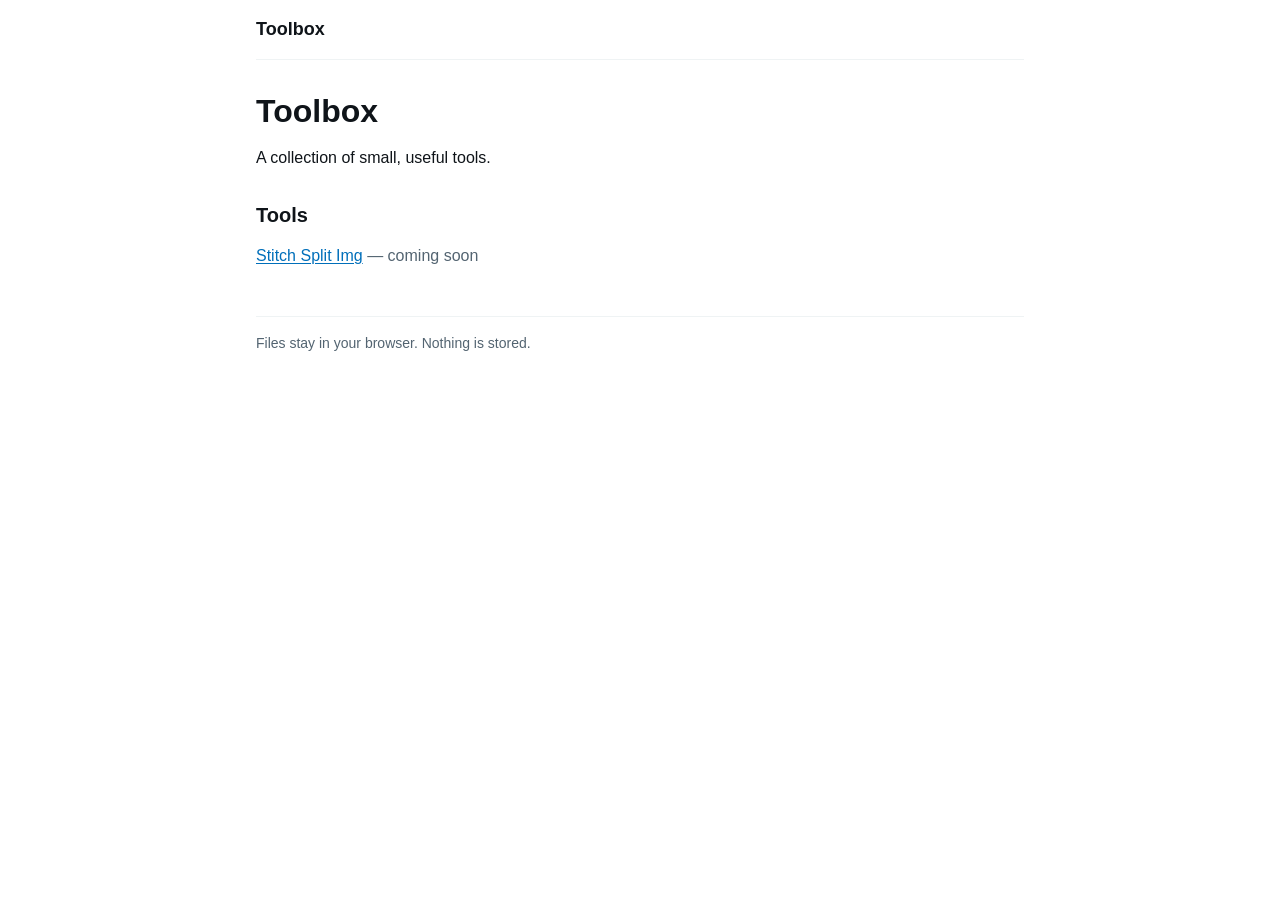
==== index.html @ e1c0bf1b "feat: add static scaffold with tokens and tool registry stub Phase 0: servable static skeleton, shar" ====
<!doctype html>
<html lang="en">
  <head>
    <meta charset="utf-8">
    <meta name="viewport" content="width=device-width, initial-scale=1">
    <meta name="theme-color" content="#FFFFFF">
    <title>Toolbox</title>
    <link rel="stylesheet" href="assets/css/tokens.css">
    <link rel="stylesheet" href="assets/css/base.css">
  </head>
  <body>
    <header class="site-header">
      <a class="site-name" href="./">Toolbox</a>
    </header>

    <main class="page-content">
      <h1>Toolbox</h1>
      <p>A collection of small, useful tools.</p>

      <section aria-labelledby="tools-heading">
        <h2 id="tools-heading">Tools</h2>
        <p>
          <a href="tools/stitch-split-img/">Stitch Split Img</a>
          <span class="status-note"> — coming soon</span>
        </p>
      </section>
    </main>

    <footer class="site-footer">
      <p>Files stay in your browser. Nothing is stored.</p>
    </footer>
  </body>
</html>
---- assets/css/tokens.css ----
:root {
  color-scheme: light;

  --canvas: #FFFFFF;
  --surface: #F7F9F9;
  --text: #0F1419;
  --text-secondary: #536471;
  --divider: #EFF3F4;
  --border: #CFD9DE;
  --accent: #1D9BF0;
  --accent-contrast: #006FBA;
  --success: #067647;
  --danger: #B42318;
  --warning: #B54708;
}
---- assets/css/base.css ----
*,
*::before,
*::after {
  box-sizing: border-box;
}

:root {
  --space-1: 0.25rem;
  --space-2: 0.5rem;
  --space-3: 0.75rem;
  --space-4: 1rem;
  --space-6: 1.5rem;
  --space-8: 2rem;
}

html {
  background: var(--canvas);
  color: var(--text);
  font-family: -apple-system, BlinkMacSystemFont, "Segoe UI", sans-serif;
  font-size: 16px;
  line-height: 1.5;
  text-size-adjust: 100%;
  -webkit-text-size-adjust: 100%;
}

body {
  min-width: 0;
  min-height: 100vh;
  margin: 0;
}

a {
  color: var(--accent-contrast);
  text-underline-offset: 0.15em;
}

a:hover {
  text-decoration-thickness: 2px;
}

a:focus-visible {
  outline: 3px solid var(--accent);
  outline-offset: 3px;
}

.site-header,
.page-content,
.site-footer {
  width: min(100% - 2rem, 48rem);
  margin-inline: auto;
}

.site-header {
  padding-block: var(--space-4);
  border-bottom: 1px solid var(--divider);
}

.site-name {
  color: var(--text);
  font-size: 1.125rem;
  font-weight: 700;
  text-decoration: none;
}

.page-content {
  padding-block: var(--space-8);
}

h1,
h2,
p {
  margin-block: 0 var(--space-4);
}

h1 {
  font-size: 2rem;
  line-height: 1.2;
}

h2 {
  margin-top: var(--space-8);
  font-size: 1.25rem;
  line-height: 1.3;
}

.status-note {
  color: var(--text-secondary);
}

.site-footer {
  padding-block: var(--space-4);
  border-top: 1px solid var(--divider);
  color: var(--text-secondary);
  font-size: 0.875rem;
}

.site-footer p {
  margin: 0;
}

@media (prefers-reduced-motion: reduce) {
  *,
  *::before,
  *::after {
    scroll-behavior: auto !important;
    animation-duration: 0.01ms !important;
    animation-iteration-count: 1 !important;
    transition-duration: 0.01ms !important;
  }
}
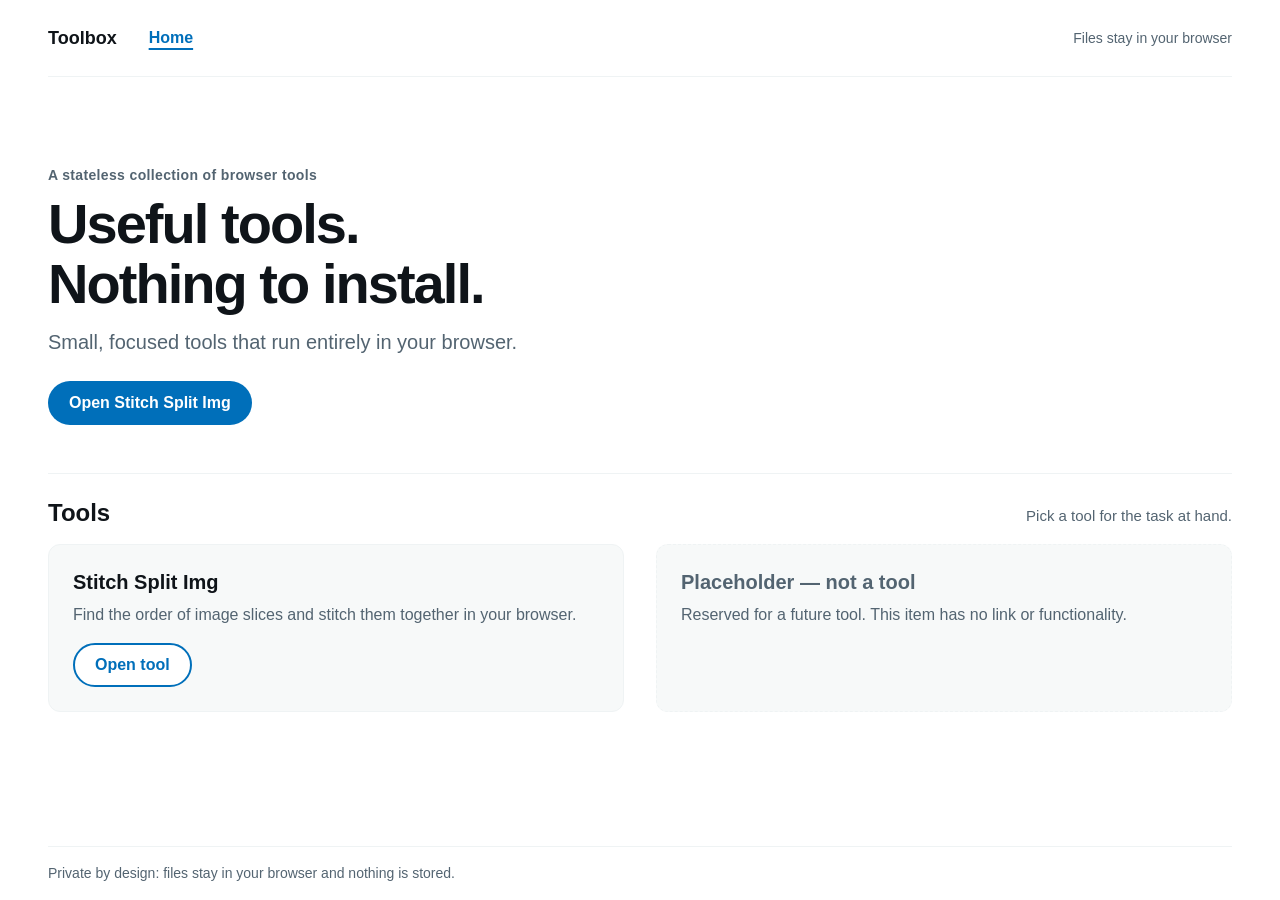
==== commit 995e19d2: "feat: build home registry shell with X-inspired components Phase 1: header/hero/registry grid/footer" ====
--- a/index.html
+++ b/index.html
@@ -7,27 +7,40 @@
     <title>Toolbox</title>
     <link rel="stylesheet" href="assets/css/tokens.css">
     <link rel="stylesheet" href="assets/css/base.css">
+    <link rel="stylesheet" href="assets/css/components.css">
   </head>
   <body>
     <header class="site-header">
-      <a class="site-name" href="./">Toolbox</a>
+      <span class="site-name">Toolbox</span>
+      <nav class="site-nav" aria-label="Main navigation">
+        <a class="home-link" href="./" aria-current="page">Home</a>
+      </nav>
+      <p class="header-note">Files stay in your browser</p>
     </header>
 
     <main class="page-content">
-      <h1>Toolbox</h1>
-      <p>A collection of small, useful tools.</p>
+      <section class="hero" aria-labelledby="page-title">
+        <p class="eyebrow">A stateless collection of browser tools</p>
+        <h1 id="page-title">Useful tools. Nothing to install.</h1>
+        <p class="hero-purpose">Small, focused tools that run entirely in your browser.</p>
+        <a class="pill-link pill-link--primary" href="tools/stitch-split-img/">Open Stitch Split Img</a>
+      </section>
 
-      <section aria-labelledby="tools-heading">
-        <h2 id="tools-heading">Tools</h2>
-        <p>
-          <a href="tools/stitch-split-img/">Stitch Split Img</a>
-          <span class="status-note"> — coming soon</span>
-        </p>
+      <section class="registry-section" aria-labelledby="tools-heading">
+        <div class="section-heading">
+          <h2 id="tools-heading">Tools</h2>
+          <p>Pick a tool for the task at hand.</p>
+        </div>
+        <ul class="tool-grid" id="tool-list" aria-labelledby="tools-heading"></ul>
+        <noscript>
+          <p class="script-note">Turn on JavaScript to view the tool directory.</p>
+        </noscript>
       </section>
     </main>
 
     <footer class="site-footer">
-      <p>Files stay in your browser. Nothing is stored.</p>
+      <p>Private by design: files stay in your browser and nothing is stored.</p>
     </footer>
+    <script type="module" src="assets/js/tool-registry.js"></script>
   </body>
 </html>
--- a/assets/css/base.css
+++ b/assets/css/base.css
@@ -24,6 +24,8 @@
 }
 
 body {
+  display: flex;
+  flex-direction: column;
   min-width: 0;
   min-height: 100vh;
   margin: 0;
@@ -38,15 +40,19 @@
   text-decoration-thickness: 2px;
 }
 
-a:focus-visible {
-  outline: 3px solid var(--accent);
+a:focus-visible,
+button:focus-visible,
+input:focus-visible,
+select:focus-visible,
+textarea:focus-visible {
+  outline: 3px solid var(--accent-contrast);
   outline-offset: 3px;
 }
 
 .site-header,
 .page-content,
 .site-footer {
-  width: min(100% - 2rem, 48rem);
+  width: min(100% - 2rem, 74rem);
   margin-inline: auto;
 }
 
@@ -56,6 +62,9 @@
 }
 
 .site-name {
+  display: inline-flex;
+  min-height: 44px;
+  align-items: center;
   color: var(--text);
   font-size: 1.125rem;
   font-weight: 700;
@@ -63,7 +72,8 @@
 }
 
 .page-content {
-  padding-block: var(--space-8);
+  flex: 1;
+  padding-block: clamp(2rem, 6vw, 4rem);
 }
 
 h1,
@@ -78,13 +88,8 @@
 }
 
 h2 {
-  margin-top: var(--space-8);
   font-size: 1.25rem;
   line-height: 1.3;
-}
-
-.status-note {
-  color: var(--text-secondary);
 }
 
 .site-footer {
--- a/assets/css/components.css
+++ b/assets/css/components.css
@@ -0,0 +1,225 @@
+.site-header {
+  display: flex;
+  flex-wrap: wrap;
+  align-items: center;
+  gap: var(--space-2) var(--space-6);
+}
+
+.site-nav {
+  display: flex;
+  align-items: center;
+}
+
+.home-link {
+  display: inline-flex;
+  min-height: 44px;
+  align-items: center;
+  padding-inline: var(--space-2);
+  font-weight: 600;
+}
+
+.home-link[aria-current="page"] {
+  text-decoration-thickness: 2px;
+  text-underline-offset: 0.3em;
+}
+
+.header-note {
+  margin: 0 0 0 auto;
+  color: var(--text-secondary);
+  font-size: 0.875rem;
+}
+
+.hero {
+  max-width: 54rem;
+  padding-block: clamp(0.5rem, 2vw, 1.5rem) clamp(2rem, 5vw, 3rem);
+}
+
+.eyebrow {
+  margin-bottom: var(--space-2);
+  color: var(--text-secondary);
+  font-size: 0.875rem;
+  font-weight: 600;
+  letter-spacing: 0.025em;
+}
+
+.hero h1 {
+  max-width: 16ch;
+  margin-bottom: var(--space-3);
+  font-size: clamp(2.125rem, 5vw, 3.5rem);
+  letter-spacing: -0.035em;
+  line-height: 1.08;
+  overflow-wrap: anywhere;
+}
+
+.hero-purpose {
+  max-width: 42rem;
+  margin-bottom: var(--space-6);
+  color: var(--text-secondary);
+  font-size: clamp(1.0625rem, 2vw, 1.25rem);
+}
+
+.pill-link {
+  display: inline-flex;
+  min-height: 44px;
+  max-width: 100%;
+  align-items: center;
+  justify-content: center;
+  padding: 0.625rem 1.25rem;
+  border: 1px solid transparent;
+  border-radius: 999px;
+  font-weight: 700;
+  line-height: 1.25;
+  overflow-wrap: anywhere;
+  text-align: center;
+  text-decoration: none;
+  transition: background-color 150ms ease, color 150ms ease;
+}
+
+.pill-link--primary {
+  background: var(--accent-contrast);
+  color: #FFFFFF;
+}
+
+.pill-link--primary:hover {
+  background: #005A99;
+  color: #FFFFFF;
+  text-decoration: none;
+}
+
+.pill-link--secondary {
+  border-color: var(--accent-contrast);
+  border-width: 2px;
+  background: var(--canvas);
+  color: var(--accent-contrast);
+}
+
+.pill-link--secondary:hover {
+  background: var(--surface);
+  text-decoration: none;
+}
+
+.registry-section {
+  border-top: 1px solid var(--divider);
+  padding-top: var(--space-6);
+}
+
+.section-heading {
+  display: flex;
+  flex-wrap: wrap;
+  align-items: baseline;
+  justify-content: space-between;
+  gap: var(--space-2) var(--space-4);
+  margin-bottom: var(--space-4);
+}
+
+.section-heading h2 {
+  margin: 0;
+  font-size: 1.5rem;
+  line-height: 1.25;
+}
+
+.section-heading p {
+  margin: 0;
+  color: var(--text-secondary);
+  font-size: 0.9375rem;
+}
+
+.tool-grid {
+  display: grid;
+  grid-template-columns: minmax(0, 1fr);
+  gap: var(--space-4);
+  margin: 0;
+  padding: 0;
+  list-style: none;
+}
+
+.tool-grid > li {
+  min-width: 0;
+}
+
+.tool-card {
+  display: flex;
+  min-width: 0;
+  min-height: 100%;
+  flex-direction: column;
+  align-items: flex-start;
+  padding: clamp(1rem, 2.5vw, 1.5rem);
+  border: 1px solid var(--divider);
+  border-radius: 0.75rem;
+  background: var(--surface);
+}
+
+.tool-card h3 {
+  margin: 0 0 var(--space-2);
+  font-size: 1.25rem;
+  line-height: 1.3;
+  overflow-wrap: anywhere;
+}
+
+.tool-card p {
+  margin: 0 0 var(--space-4);
+  color: var(--text-secondary);
+  overflow-wrap: anywhere;
+}
+
+.tool-card .pill-link {
+  margin-top: auto;
+}
+
+.tool-card--placeholder {
+  border-style: dashed;
+  color: var(--text-secondary);
+}
+
+.tool-card--placeholder h3 {
+  color: var(--text-secondary);
+}
+
+.tool-card--placeholder p {
+  margin-bottom: 0;
+}
+
+.script-note {
+  margin-top: var(--space-4);
+  color: var(--text-secondary);
+}
+
+.stub-state {
+  max-width: 48rem;
+  padding-block: var(--space-4);
+  border-top: 1px solid var(--divider);
+}
+
+.stub-state h2 {
+  margin: 0 0 var(--space-2);
+}
+
+.stub-state p {
+  margin: 0;
+  color: var(--text-secondary);
+}
+
+@media (min-width: 43.75rem) {
+  .tool-grid {
+    grid-template-columns: repeat(2, minmax(0, 1fr));
+    gap: var(--space-6);
+  }
+}
+
+@media (min-width: 68.75rem) {
+  .site-header,
+  .page-content,
+  .site-footer {
+    width: min(100% - 3rem, 74rem);
+  }
+
+  .tool-grid {
+    gap: var(--space-8);
+  }
+}
+
+@media (prefers-reduced-motion: reduce) {
+  .pill-link {
+    transition: none;
+  }
+}
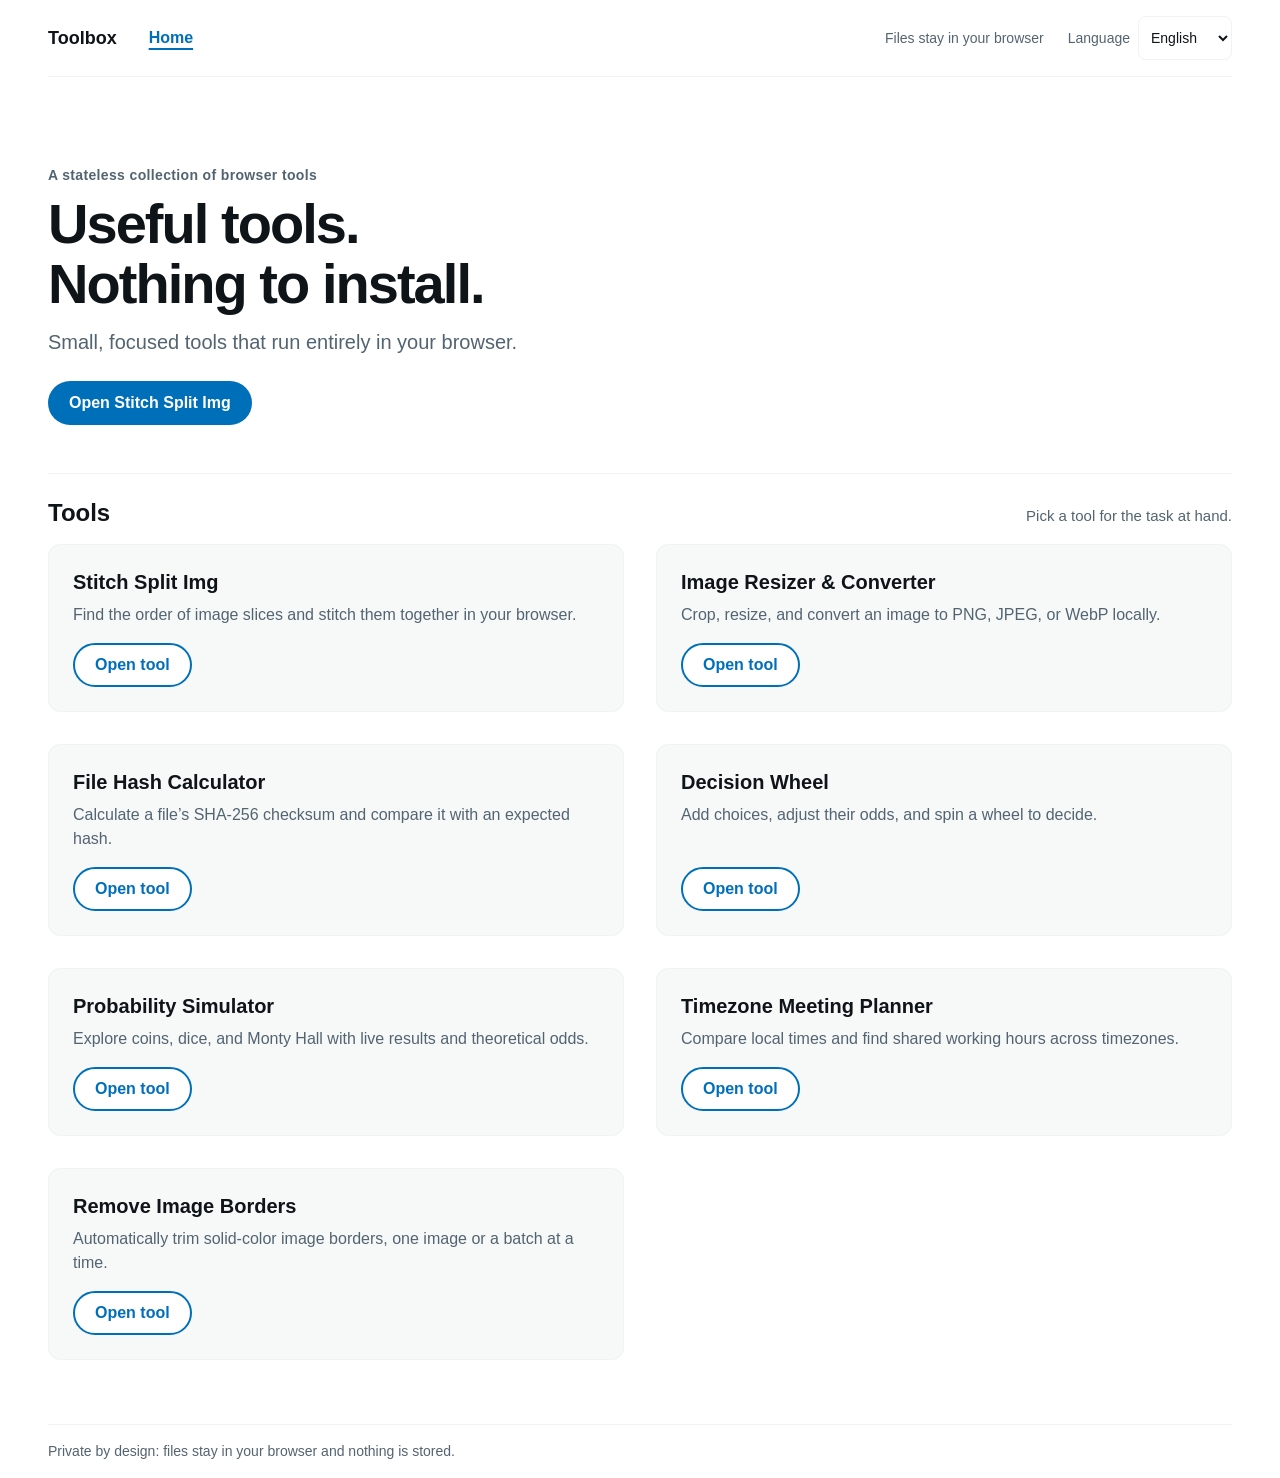
==== commit f4f5dfb0: "Add internationalization for six languages" ====
--- a/index.html
+++ b/index.html
@@ -8,38 +8,39 @@
     <link rel="stylesheet" href="assets/css/tokens.css">
     <link rel="stylesheet" href="assets/css/base.css">
     <link rel="stylesheet" href="assets/css/components.css">
+    <script type="module" src="assets/js/i18n.js"></script>
   </head>
   <body>
     <header class="site-header">
       <span class="site-name">Toolbox</span>
-      <nav class="site-nav" aria-label="Main navigation">
-        <a class="home-link" href="./" aria-current="page">Home</a>
+      <nav class="site-nav" aria-label="Main navigation" data-i18n-aria-label="Main navigation">
+        <a class="home-link" href="./" aria-current="page" data-i18n="Home">Home</a>
       </nav>
-      <p class="header-note">Files stay in your browser</p>
+      <p class="header-note" data-i18n="Files stay in your browser">Files stay in your browser</p>
     </header>
 
     <main class="page-content">
       <section class="hero" aria-labelledby="page-title">
-        <p class="eyebrow">A stateless collection of browser tools</p>
-        <h1 id="page-title">Useful tools. Nothing to install.</h1>
-        <p class="hero-purpose">Small, focused tools that run entirely in your browser.</p>
-        <a class="pill-link pill-link--primary" href="tools/stitch-split-img/">Open Stitch Split Img</a>
+        <p class="eyebrow" data-i18n="A stateless collection of browser tools">A stateless collection of browser tools</p>
+        <h1 id="page-title" data-i18n="Useful tools. Nothing to install.">Useful tools. Nothing to install.</h1>
+        <p class="hero-purpose" data-i18n="Small, focused tools that run entirely in your browser.">Small, focused tools that run entirely in your browser.</p>
+        <a class="pill-link pill-link--primary" href="tools/stitch-split-img/" data-i18n="Open Stitch Split Img">Open Stitch Split Img</a>
       </section>
 
       <section class="registry-section" aria-labelledby="tools-heading">
         <div class="section-heading">
-          <h2 id="tools-heading">Tools</h2>
-          <p>Pick a tool for the task at hand.</p>
+          <h2 id="tools-heading" data-i18n="Tools">Tools</h2>
+          <p data-i18n="Pick a tool for the task at hand.">Pick a tool for the task at hand.</p>
         </div>
         <ul class="tool-grid" id="tool-list" aria-labelledby="tools-heading"></ul>
         <noscript>
-          <p class="script-note">Turn on JavaScript to view the tool directory.</p>
+          <p class="script-note" data-i18n="Turn on JavaScript to view the tool directory.">Turn on JavaScript to view the tool directory.</p>
         </noscript>
       </section>
     </main>
 
     <footer class="site-footer">
-      <p>Private by design: files stay in your browser and nothing is stored.</p>
+      <p data-i18n="Private by design: files stay in your browser and nothing is stored.">Private by design: files stay in your browser and nothing is stored.</p>
     </footer>
     <script type="module" src="assets/js/tool-registry.js"></script>
   </body>
--- a/assets/css/tokens.css
+++ b/assets/css/tokens.css
@@ -6,7 +6,7 @@
   --text: #0F1419;
   --text-secondary: #536471;
   --divider: #EFF3F4;
-  --border: #CFD9DE;
+  --border: #7A8A93;
   --accent: #1D9BF0;
   --accent-contrast: #006FBA;
   --success: #067647;
--- a/assets/css/base.css
+++ b/assets/css/base.css
@@ -71,6 +71,26 @@
   text-decoration: none;
 }
 
+.language-control {
+  display: flex;
+  align-items: center;
+  gap: var(--space-2);
+  min-width: 0;
+  color: var(--text-secondary);
+  font-size: 0.875rem;
+}
+
+.language-control select {
+  min-height: 44px;
+  max-width: 100%;
+  padding: 0.5rem;
+  border: 1px solid var(--divider);
+  border-radius: 0.5rem;
+  background: var(--canvas);
+  color: var(--text);
+  font: inherit;
+}
+
 .page-content {
   flex: 1;
   padding-block: clamp(2rem, 6vw, 4rem);
--- a/assets/css/components.css
+++ b/assets/css/components.css
@@ -199,10 +199,854 @@
   color: var(--text-secondary);
 }
 
+/* Tool pages */
+.tool-page [hidden] {
+  display: none !important;
+}
+
+.tool-page {
+  width: min(100% - 2rem, 74rem);
+  padding-block: clamp(1.5rem, 4vw, 3rem);
+}
+
+.tool-toolbar {
+  display: flex;
+  flex-wrap: wrap;
+  align-items: flex-end;
+  justify-content: space-between;
+  gap: var(--space-4);
+  margin-bottom: var(--space-4);
+}
+
+.tool-heading {
+  min-width: 0;
+}
+
+.tool-heading h1 {
+  margin: 0 0 var(--space-1);
+  font-size: clamp(1.75rem, 4vw, 2.25rem);
+  letter-spacing: -0.025em;
+  overflow-wrap: anywhere;
+}
+
+.tool-heading p {
+  margin: 0;
+  color: var(--text-secondary);
+}
+
+.back-link {
+  display: inline-flex;
+  min-height: 44px;
+  align-items: center;
+  margin-bottom: var(--space-2);
+  font-weight: 600;
+}
+
+.stitch-button,
+.download-actions .pill-link {
+  min-height: 44px;
+  border: 1px solid transparent;
+  cursor: pointer;
+  font: inherit;
+  font-weight: 700;
+}
+
+.run-action {
+  display: grid;
+  justify-items: end;
+  gap: var(--space-1);
+}
+
+.run-explanation {
+  max-width: 34ch;
+  margin: 0;
+  color: var(--text-secondary);
+  font-size: 0.8125rem;
+  text-align: right;
+  overflow-wrap: anywhere;
+}
+
+.run-explanation--error {
+  color: #912018;
+}
+
+.stitch-button:disabled,
+.download-actions .pill-link:disabled,
+.remove-file:disabled {
+  cursor: not-allowed;
+  opacity: 0.55;
+}
+
+.tool-status,
+.tool-error,
+.tool-warning {
+  margin-block: var(--space-3);
+  padding: 0.75rem 1rem;
+  border-radius: 0.625rem;
+  overflow-wrap: anywhere;
+  white-space: pre-line;
+}
+
+.tool-status:empty {
+  display: none;
+}
+
+.tool-status:not(:empty) {
+  border: 1px solid var(--border);
+  background: var(--surface);
+}
+
+.tool-status[data-state="loading"] {
+  border-color: var(--accent-contrast);
+  background: #EAF5FC;
+  color: #004E83;
+}
+
+.tool-status[data-state="success"] {
+  border-color: var(--success);
+  background: #ECFDF3;
+  color: #05603A;
+}
+
+.tool-status[data-state="warning"] {
+  border-color: var(--warning);
+  background: #FFFAEB;
+  color: #7A2E0E;
+}
+
+.tool-status[data-state="error"] {
+  border-color: var(--danger);
+  background: #FEF3F2;
+  color: #912018;
+}
+
+.tool-error {
+  border: 1px solid #D92D20;
+  background: #FEF3F2;
+  color: #912018;
+}
+
+.tool-warning,
+.report-warning {
+  border: 1px solid #F2CC8F;
+  background: #FFFAEB;
+  color: #7A2E0E;
+}
+
+.tool-section {
+  min-width: 0;
+  padding-block: var(--space-6);
+  border-top: 1px solid var(--divider);
+}
+
+.tool-section .section-heading {
+  align-items: baseline;
+  margin-bottom: var(--space-4);
+}
+
+.tool-section .section-heading h2 {
+  margin: 0;
+}
+
+.tool-section .section-heading p {
+  color: var(--text-secondary);
+}
+
+.dropzone {
+  position: relative;
+  display: flex;
+  min-height: 9rem;
+  flex-direction: column;
+  align-items: center;
+  justify-content: center;
+  gap: var(--space-2);
+  padding: var(--space-6);
+  border: 2px dashed var(--border);
+  border-radius: 0.75rem;
+  background: var(--surface);
+  cursor: pointer;
+  text-align: center;
+}
+
+.dropzone:focus-within,
+.dropzone--active {
+  border-color: var(--accent-contrast);
+  outline: 3px solid var(--accent-contrast);
+  outline-offset: 3px;
+}
+
+.dropzone-title {
+  font-size: 1.125rem;
+  font-weight: 700;
+}
+
+.dropzone-detail {
+  max-width: 58ch;
+  color: var(--text-secondary);
+  overflow-wrap: anywhere;
+}
+
+.visually-hidden {
+  position: absolute;
+  width: 1px;
+  height: 1px;
+  padding: 0;
+  margin: -1px;
+  overflow: hidden;
+  clip: rect(0, 0, 0, 0);
+  white-space: nowrap;
+  border: 0;
+}
+
+.field-hint,
+.exif-note {
+  display: block;
+  margin: var(--space-2) 0 0;
+  color: var(--text-secondary);
+  font-size: 0.875rem;
+  overflow-wrap: anywhere;
+}
+
+.file-list-heading {
+  display: flex;
+  flex-wrap: wrap;
+  align-items: baseline;
+  justify-content: space-between;
+  gap: var(--space-2) var(--space-4);
+  margin-top: var(--space-6);
+}
+
+.file-list-heading h3,
+.file-list-heading p {
+  margin: 0;
+}
+
+.file-list-heading h3,
+.report-grid h3 {
+  font-size: 1rem;
+}
+
+.file-list-heading p {
+  color: var(--text-secondary);
+  font-size: 0.875rem;
+}
+
+.file-list {
+  margin: 0;
+  padding: 0;
+  border-top: 1px solid var(--divider);
+  list-style: none;
+}
+
+.file-row {
+  display: flex;
+  min-width: 0;
+  align-items: center;
+  justify-content: space-between;
+  gap: var(--space-3);
+  padding-block: var(--space-3);
+  border-bottom: 1px solid var(--divider);
+}
+
+.file-row-info {
+  display: grid;
+  min-width: 0;
+  gap: var(--space-1);
+}
+
+.file-name,
+.file-details {
+  overflow-wrap: anywhere;
+  word-break: break-word;
+}
+
+.file-details {
+  color: var(--text-secondary);
+  font-size: 0.875rem;
+}
+
+.file-row--error .file-details {
+  color: #912018;
+}
+
+.remove-file {
+  flex: 0 0 auto;
+  min-width: 5rem;
+  min-height: 44px;
+  padding: 0.5rem 0.75rem;
+  border: 1px solid var(--border);
+  border-radius: 999px;
+  background: var(--canvas);
+  color: var(--text);
+  cursor: pointer;
+  font: inherit;
+  font-size: 0.875rem;
+  font-weight: 600;
+}
+
+.remove-file:hover:not(:disabled) {
+  background: var(--surface);
+}
+
+.file-list-empty {
+  padding-block: var(--space-4);
+  color: var(--text-secondary);
+}
+
+.options-grid {
+  display: grid;
+  min-width: 0;
+  grid-template-columns: minmax(0, 1fr);
+  gap: var(--space-4);
+}
+
+.axis-control {
+  min-width: 0;
+  margin: 0;
+  padding: 0;
+  border: 0;
+}
+
+.axis-control legend,
+.field-control > label {
+  margin-bottom: var(--space-2);
+  font-weight: 700;
+}
+
+.segmented-control {
+  display: flex;
+  flex-wrap: wrap;
+  gap: var(--space-2);
+}
+
+.segmented-control label {
+  display: inline-flex;
+  min-height: 44px;
+  align-items: center;
+  gap: var(--space-2);
+  padding: 0.5rem 0.875rem;
+  border: 1px solid var(--border);
+  border-radius: 999px;
+  cursor: pointer;
+  font-weight: 600;
+}
+
+.segmented-control label:has(input:checked) {
+  border-color: var(--accent-contrast);
+  background: #EAF5FC;
+  color: #004E83;
+}
+
+.segmented-control input,
+.checkbox-control input {
+  width: 1rem;
+  height: 1rem;
+  margin: 0;
+  accent-color: var(--accent-contrast);
+}
+
+.field-control {
+  display: flex;
+  min-width: 0;
+  flex-direction: column;
+  align-items: flex-start;
+}
+
+.field-control input[type="number"] {
+  width: min(100%, 9rem);
+  min-height: 44px;
+  padding: 0.5rem 0.75rem;
+  border: 1px solid var(--border);
+  border-radius: 0.625rem;
+  background: var(--canvas);
+  color: var(--text);
+  font: inherit;
+}
+
+.field-control input[aria-invalid="true"] {
+  border-color: #B42318;
+}
+
+.field-error {
+  margin-top: var(--space-1);
+  color: #912018;
+  font-size: 0.875rem;
+}
+
+.checkbox-controls {
+  display: grid;
+  gap: var(--space-1);
+  align-content: start;
+}
+
+.checkbox-control {
+  display: flex;
+  min-height: 44px;
+  align-items: center;
+  gap: var(--space-2);
+  cursor: pointer;
+}
+
+.exif-note {
+  margin: 0 0 var(--space-6);
+}
+
+.report-grid {
+  display: grid;
+  min-width: 0;
+  grid-template-columns: minmax(0, 1fr);
+  gap: var(--space-6);
+}
+
+.report-grid > * {
+  min-width: 0;
+}
+
+.ordered-files,
+.seam-costs {
+  padding-left: 1.5rem;
+  overflow-wrap: anywhere;
+}
+
+.ordered-files li,
+.seam-costs li {
+  padding-block: var(--space-1);
+}
+
+.cost-summary {
+  display: grid;
+  grid-template-columns: minmax(10rem, auto) minmax(0, 1fr);
+  gap: var(--space-2) var(--space-4);
+  margin-block: var(--space-4);
+  overflow-wrap: anywhere;
+}
+
+.cost-summary dt {
+  color: var(--text-secondary);
+}
+
+.cost-summary dd {
+  margin: 0;
+  font-variant-numeric: tabular-nums;
+  font-weight: 600;
+  overflow-wrap: anywhere;
+}
+
+.report-notes p {
+  margin-block: 0 var(--space-2);
+  padding: 0.625rem 0.75rem;
+  border-radius: 0.5rem;
+  overflow-wrap: anywhere;
+}
+
+.matrix-scroll {
+  max-width: 100%;
+  max-height: 26rem;
+  overflow: auto;
+  border: 1px solid var(--border);
+  border-radius: 0.625rem;
+  background: var(--canvas);
+}
+
+.matrix-scroll:focus-visible {
+  outline: 3px solid var(--accent-contrast);
+  outline-offset: 3px;
+}
+
+.cost-matrix {
+  width: max-content;
+  min-width: 100%;
+  border-collapse: separate;
+  border-spacing: 0;
+  font-size: 0.8125rem;
+  font-variant-numeric: tabular-nums;
+}
+
+.cost-matrix caption {
+  padding: var(--space-3);
+  color: var(--text-secondary);
+  text-align: left;
+}
+
+.cost-matrix th,
+.cost-matrix td {
+  min-width: 5rem;
+  padding: 0.625rem;
+  border-top: 1px solid var(--divider);
+  border-right: 1px solid var(--divider);
+  text-align: right;
+  white-space: nowrap;
+}
+
+.cost-matrix th {
+  max-width: 12rem;
+  background: var(--surface);
+  font-weight: 700;
+  overflow: hidden;
+  text-overflow: ellipsis;
+}
+
+.cost-matrix th:first-child {
+  position: sticky;
+  left: 0;
+  z-index: 1;
+  text-align: left;
+}
+
+.cost-matrix thead th {
+  position: sticky;
+  top: 0;
+  z-index: 2;
+}
+
+.cost-matrix thead th:first-child {
+  z-index: 3;
+}
+
+.preview-frame {
+  display: flex;
+  min-height: 5rem;
+  align-items: center;
+  justify-content: center;
+  padding: var(--space-3);
+  border: 1px solid var(--divider);
+  background: var(--surface);
+  overflow: hidden;
+}
+
+.preview-frame canvas {
+  display: block;
+  max-width: 100%;
+  max-height: min(70vh, 35rem);
+  width: auto;
+  height: auto;
+  object-fit: contain;
+}
+
+.preview-frame img {
+  display: block;
+  max-width: 100%;
+  max-height: min(70vh, 35rem);
+  object-fit: contain;
+}
+
+.compact-grid {
+  display: grid;
+  grid-template-columns: repeat(auto-fit, minmax(min(100%, 12rem), 1fr));
+  gap: var(--space-4);
+}
+
+.tool-page button.pill-link {
+  cursor: pointer;
+  font: inherit;
+  font-weight: 700;
+}
+
+.tool-page button:disabled {
+  cursor: not-allowed;
+  opacity: 0.55;
+}
+
+.field-control input[type="text"],
+.field-control input[type="date"],
+.field-control input[type="time"] {
+  width: 100%;
+  min-width: 0;
+  min-height: 44px;
+  padding: 0.5rem 0.75rem;
+  border: 1px solid var(--border);
+  border-radius: 0.625rem;
+  background: var(--canvas);
+  color: var(--text);
+  font: inherit;
+}
+
+.choice-odds {
+  margin-top: var(--space-6);
+  padding: 0;
+  list-style: none;
+}
+
+.choice-odds li {
+  display: flex;
+  justify-content: space-between;
+  gap: var(--space-4);
+  padding-block: var(--space-2);
+  border-bottom: 1px solid var(--divider);
+}
+
+.choice-odds li span:first-child {
+  min-width: 0;
+  overflow-wrap: anywhere;
+}
+
+.choice-odds li span:last-child {
+  flex-shrink: 0;
+  color: var(--text-secondary);
+  font-variant-numeric: tabular-nums;
+}
+
+.wheel-frame {
+  position: relative;
+  width: min(100%, 28rem);
+  margin-inline: auto;
+  padding-top: 1rem;
+  overflow: hidden;
+}
+
+.wheel-pointer {
+  position: absolute;
+  top: 0;
+  left: 50%;
+  z-index: 1;
+  transform: translateX(-50%);
+  font-size: 2rem;
+  line-height: 1;
+}
+
+.wheel-frame canvas {
+  display: block;
+  width: 100%;
+  height: auto;
+}
+
+.wheel-result {
+  margin-top: var(--space-6);
+  font-size: 1.375rem;
+  font-weight: 700;
+  text-align: center;
+  overflow-wrap: anywhere;
+}
+
+.table-scroll {
+  max-width: 100%;
+  overflow: auto;
+  border: 1px solid var(--divider);
+  border-radius: 0.625rem;
+}
+
+.table-scroll:focus-visible {
+  outline: 3px solid var(--accent-contrast);
+  outline-offset: 3px;
+}
+
+.data-table {
+  width: 100%;
+  border-collapse: collapse;
+  font-variant-numeric: tabular-nums;
+  text-align: left;
+}
+
+.data-table caption {
+  padding: var(--space-3);
+  color: var(--text-secondary);
+  text-align: left;
+}
+
+.data-table th,
+.data-table td {
+  padding: 0.75rem 1rem;
+  border-bottom: 1px solid var(--divider);
+}
+
+.data-table thead {
+  background: var(--surface);
+}
+
+.outcome-chart {
+  display: grid;
+  gap: var(--space-3);
+  margin-bottom: var(--space-6);
+}
+
+.outcome-row {
+  display: grid;
+  grid-template-columns: minmax(5.5rem, 7rem) minmax(0, 1fr) 4.5rem;
+  align-items: center;
+  gap: var(--space-2);
+  font-size: 0.875rem;
+  font-variant-numeric: tabular-nums;
+}
+
+.outcome-track {
+  height: 1rem;
+  border-radius: 999px;
+  background: var(--surface);
+  overflow: hidden;
+}
+
+.outcome-fill {
+  height: 100%;
+  background: var(--accent-contrast);
+}
+
+#simulation-progress {
+  width: 100%;
+  accent-color: var(--accent-contrast);
+}
+
+.inline-form {
+  display: flex;
+  flex-wrap: wrap;
+  align-items: flex-start;
+  gap: var(--space-4);
+}
+
+.inline-form .field-control {
+  flex: 1 1 20rem;
+}
+
+.inline-form button {
+  margin-top: 2rem;
+}
+
+.participant-list {
+  display: grid;
+  grid-template-columns: repeat(auto-fit, minmax(min(100%, 28rem), 1fr));
+  gap: var(--space-4);
+  margin-top: var(--space-6);
+}
+
+.participant-card {
+  min-width: 0;
+  margin: 0;
+  padding: var(--space-4);
+  border: 1px solid var(--divider);
+  border-radius: 0.75rem;
+}
+
+.participant-card legend {
+  padding-inline: var(--space-2);
+  font-weight: 700;
+  overflow-wrap: anywhere;
+}
+
+.participant-card .remove-file {
+  margin-top: var(--space-3);
+}
+
+.planner-scroll {
+  max-height: 38rem;
+}
+
+.planner-table {
+  min-width: 36rem;
+}
+
+.planner-table thead th {
+  position: sticky;
+  top: 0;
+  z-index: 1;
+  background: var(--surface);
+}
+
+.planner-table td {
+  min-width: 14rem;
+}
+
+.planner-table td:last-child {
+  min-width: 7rem;
+}
+
+.slot-button {
+  min-height: 44px;
+  padding: 0.5rem;
+  border: 1px solid var(--border);
+  border-radius: 0.5rem;
+  background: var(--canvas);
+  color: var(--accent-contrast);
+  cursor: pointer;
+  font: inherit;
+  font-weight: 700;
+}
+
+.slot-availability {
+  display: block;
+  margin-top: var(--space-1);
+  color: var(--text-secondary);
+  font-size: 0.8125rem;
+}
+
+.slot-availability--working {
+  color: var(--success);
+}
+
+.slot-overlap {
+  background: #ECFDF3;
+}
+
+.slot-selected {
+  background: #EAF5FC;
+}
+
+.field-control select,
+.field-control textarea {
+  width: 100%;
+  min-height: 44px;
+  padding: 0.5rem 0.75rem;
+  border: 1px solid var(--border);
+  border-radius: 0.625rem;
+  background: var(--canvas);
+  color: var(--text);
+  font: inherit;
+}
+
+.field-control textarea {
+  resize: vertical;
+  overflow-wrap: anywhere;
+  font-family: monospace;
+}
+
+.download-actions {
+  display: flex;
+  flex-wrap: wrap;
+  gap: var(--space-3);
+  margin-top: var(--space-4);
+}
+
+.download-actions .pill-link {
+  justify-content: center;
+  padding: 0.625rem 1.25rem;
+  border-radius: 999px;
+  font-size: 1rem;
+  line-height: 1.25;
+}
+
+.download-actions .pill-link--secondary {
+  border-color: var(--accent-contrast);
+  border-width: 2px;
+  background: var(--canvas);
+  color: var(--accent-contrast);
+}
+
+.download-actions .pill-link--secondary:hover:not(:disabled) {
+  background: var(--surface);
+}
+
+.pill-link--primary:active:not(:disabled),
+.stitch-button:active:not(:disabled) {
+  background: #005A99;
+}
+
+.pill-link--secondary:active:not(:disabled),
+.download-actions .pill-link--secondary:active:not(:disabled),
+.remove-file:active:not(:disabled) {
+  background: var(--surface);
+}
+
 @media (min-width: 43.75rem) {
   .tool-grid {
     grid-template-columns: repeat(2, minmax(0, 1fr));
     gap: var(--space-6);
+  }
+
+  .options-grid {
+    grid-template-columns: minmax(0, 1.2fr) minmax(8rem, 0.6fr) minmax(15rem, 1fr);
+    align-items: start;
+  }
+
+  .report-grid {
+    grid-template-columns: minmax(0, 1fr) minmax(0, 1fr);
   }
 }
 
